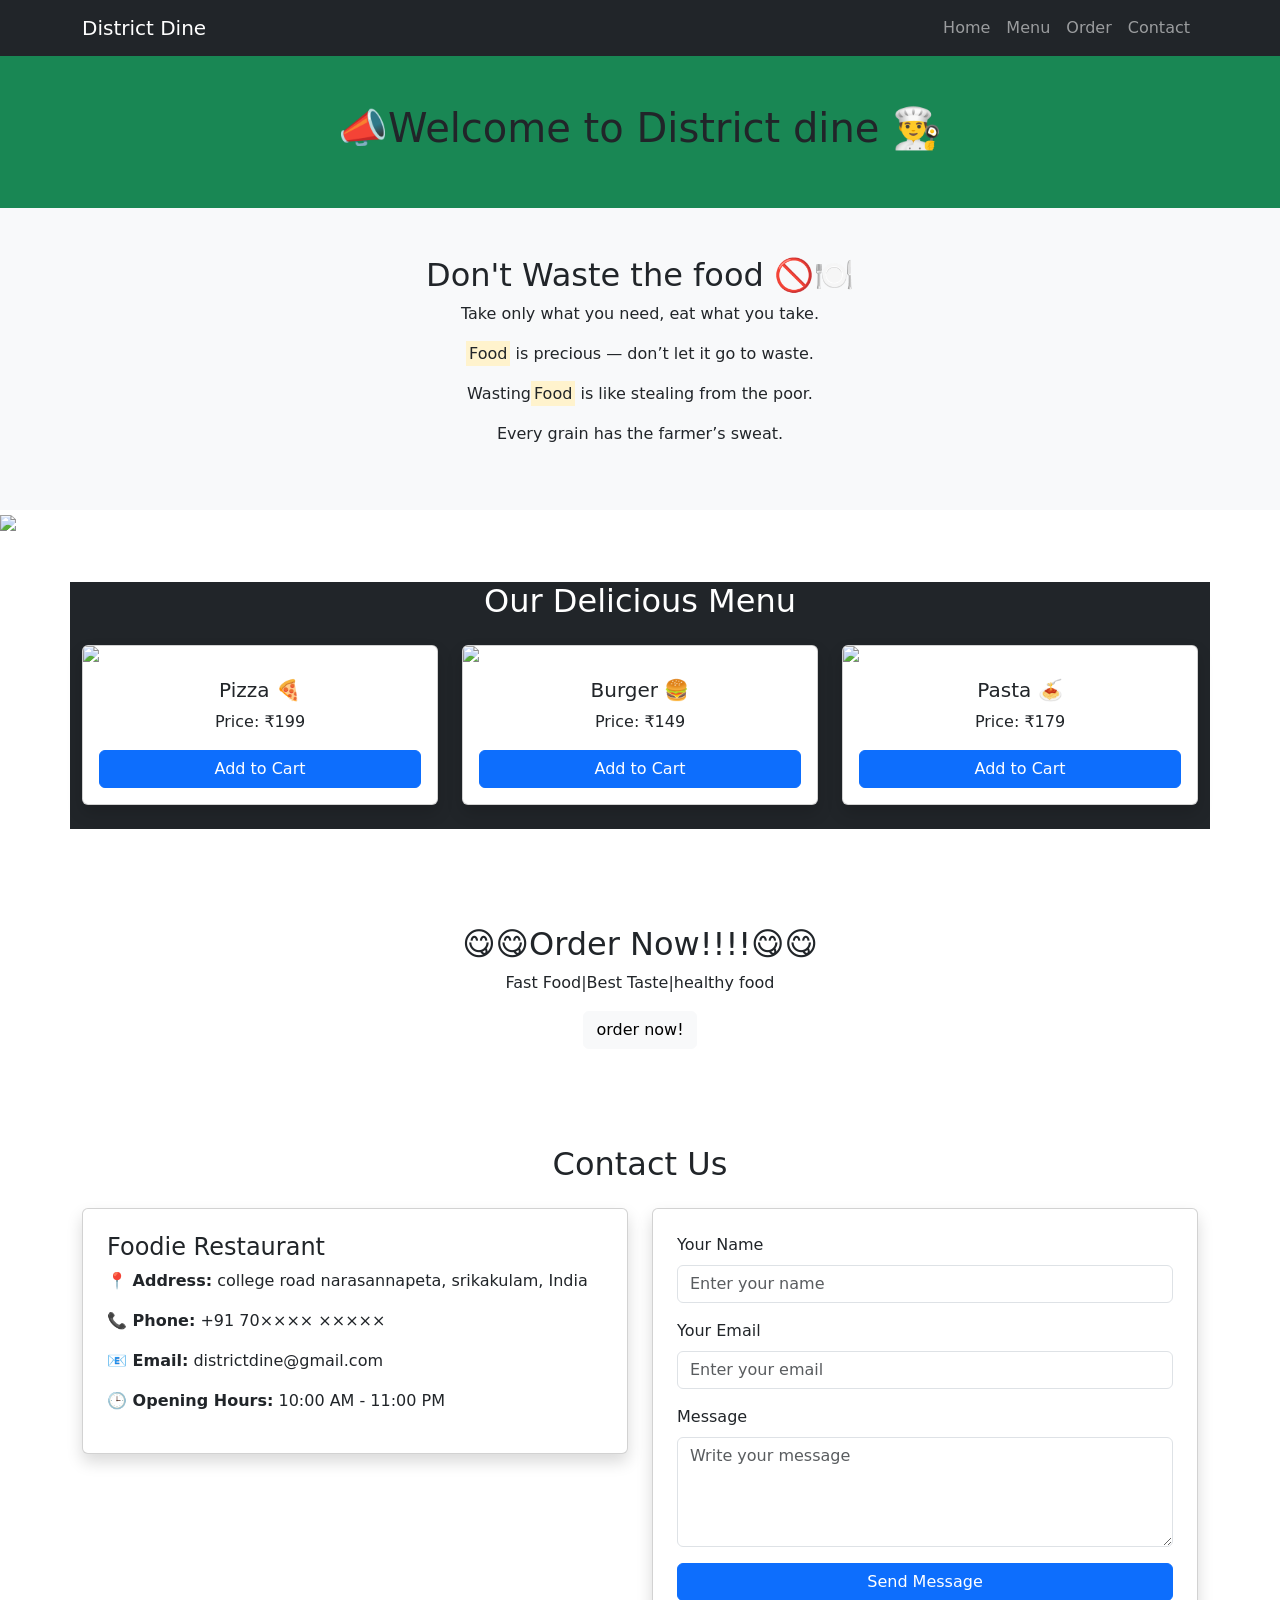
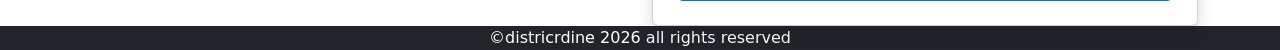
==== index.html @ 641240eb "first commit" ====
<!DOCTYPE html>
<html lang="en">

<head>
    <title>Bootstrap Example</title>
    <meta charset="utf-8">
    <meta name="viewport" content="width=device-width, initial-scale=1">
    <link href="https://cdn.jsdelivr.net/npm/bootstrap@5.3.3/dist/css/bootstrap.min.css" rel="stylesheet">
    <script src="https://cdn.jsdelivr.net/npm/bootstrap@5.3.3/dist/js/bootstrap.bundle.min.js"></script>
</head>

<body>
    <nav class="navbar navbar-expand-lg navbar-dark bg-dark">
        <div class="container">
            <a class="navbar-brand" href="#">District Dine</a>
            <button class="navbar-toggler" type="button" data-bs-toggle="collapse" data-bs-target="#navbarNav">
                <span class="navbar-toggler-icon"></span>
            </button>
            <div class="collapse navbar-collapse" id="navbarNav">
                <ul class="navbar-nav ms-auto">
                    <li class="nav-item"><a class="nav-link" href="#">Home</a></li>
                    <li class="nav-item"><a class="nav-link" href="#">Menu</a></li>
                    <li class="nav-item"><a class="nav-link" href="#">Order</a></li>
                    <li class="nav-item"><a class="nav-link" href="#">Contact</a></li>
                </ul>
            </div>
        </div>
    </nav>
    <div class="bg-success text-center p-5">
        <h1 class="title"> 📣Welcome to District dine 👨‍🍳</h1>
    </div>
    <section class="text center bg-light text-dark p-5 ">
        <div class="text-center">
            <h2> Don't Waste the food 🚫🍽️</h2>
            <p>Take only what you need, eat what you take.</p>
            <p><mark>Food</mark> is precious — don’t let it go to waste.</p>
            <p>Wasting<mark>Food</mark> is like stealing from the poor.</p>
            <p>Every grain has the farmer’s sweat.</p>
        </div>
    </section>
    <img src="https://images.unsplash.com/photo-1600891964599-f61ba0e24092" class="card-img-top">
    <div class="container mt-5 bg-dark">
        <h2 class="text-center mb-4 text-white">Our Delicious Menu</h2>

        <div class="row">

            <!-- Food 1 -->
            <div class="col-md-4 mb-4">
                <div class="card food-card shadow">
                    <img src="https://source.unsplash.com/400x300/?pizza" class="card-img-top">
                    <div class="card-body text-center">
                        <h5 class="card-title">Pizza 🍕</h5>
                        <p class="card-text">Price: ₹199</p>
                        <button class="btn btn-primary w-100">Add to Cart</button>
                    </div>
                </div>
            </div>

            <!-- Food 2 -->
            <div class="col-md-4 mb-4">
                <div class="card food-card shadow">
                    <img src="https://source.unsplash.com/400x300/?burger" class="card-img-top">
                    <div class="card-body text-center">
                        <h5 class="card-title">Burger 🍔</h5>
                        <p class="card-text">Price: ₹149</p>
                        <button class="btn btn-primary w-100">Add to Cart</button>
                    </div>
                </div>
            </div>

            <!-- Food 3 -->
            <div class="col-md-4 mb-4">
                <div class="card food-card shadow">
                    <img src="https://source.unsplash.com/400x300/?pasta" class="card-img-top">
                    <div class="card-body text-center">
                        <h5 class="card-title">Pasta 🍝</h5>
                        <p class="card-text">Price: ₹179</p>
                        <button class="btn btn-primary w-100">Add to Cart</button>
                    </div>
                </div>
            </div>
        </div>
    </div>
    <div class="order section mt-5 p-5">
        <div class="container text-center">
            <h2>😋😋Order Now!!!!😋😋</h2>
            <p>Fast Food|Best Taste|healthy food </p>
            <button class="btn btn-light">order now!</button>

        </div>

    </div>
    <!-- Contact Section -->
    <div class="container mt-5" id="contact">
        <h2 class="text-center mb-4">Contact Us</h2>

        <div class="row">


            <div class="col-md-6">
                <div class="card shadow p-4">
                    <h4>Foodie Restaurant</h4>
                    <p><strong>📍 Address:</strong> college road narasannapeta, srikakulam, India</p>
                    <p><strong>📞 Phone:</strong> +91 70×××× ×××××</p>
                    <p><strong>📧 Email:</strong> districtdine@gmail.com</p>
                    <p><strong>🕒 Opening Hours:</strong> 10:00 AM - 11:00 PM</p>
                </div>
            </div>


            <div class="col-md-6">
                <div class="card shadow p-4">
                    <form>
                        <div class="mb-3">
                            <label class="form-label">Your Name</label>
                            <input type="text" class="form-control" placeholder="Enter your name">
                        </div>

                        <div class="mb-3">
                            <label class="form-label">Your Email</label>
                            <input type="email" class="form-control" placeholder="Enter your email">
                        </div>

                        <div class="mb-3">
                            <label class="form-label">Message</label>
                            <textarea class="form-control" rows="4" placeholder="Write your message"></textarea>
                        </div>

                        <button type="submit" class="btn btn-primary w-100">Send Message</button>
                    </form>
                </div>
            </div>

        </div>
    </div>
    <footer class="bg-dark text-center">
        <h class="text-white">©districrdine 2026 all rights reserved</h>
    </footer>














</body>

</html>
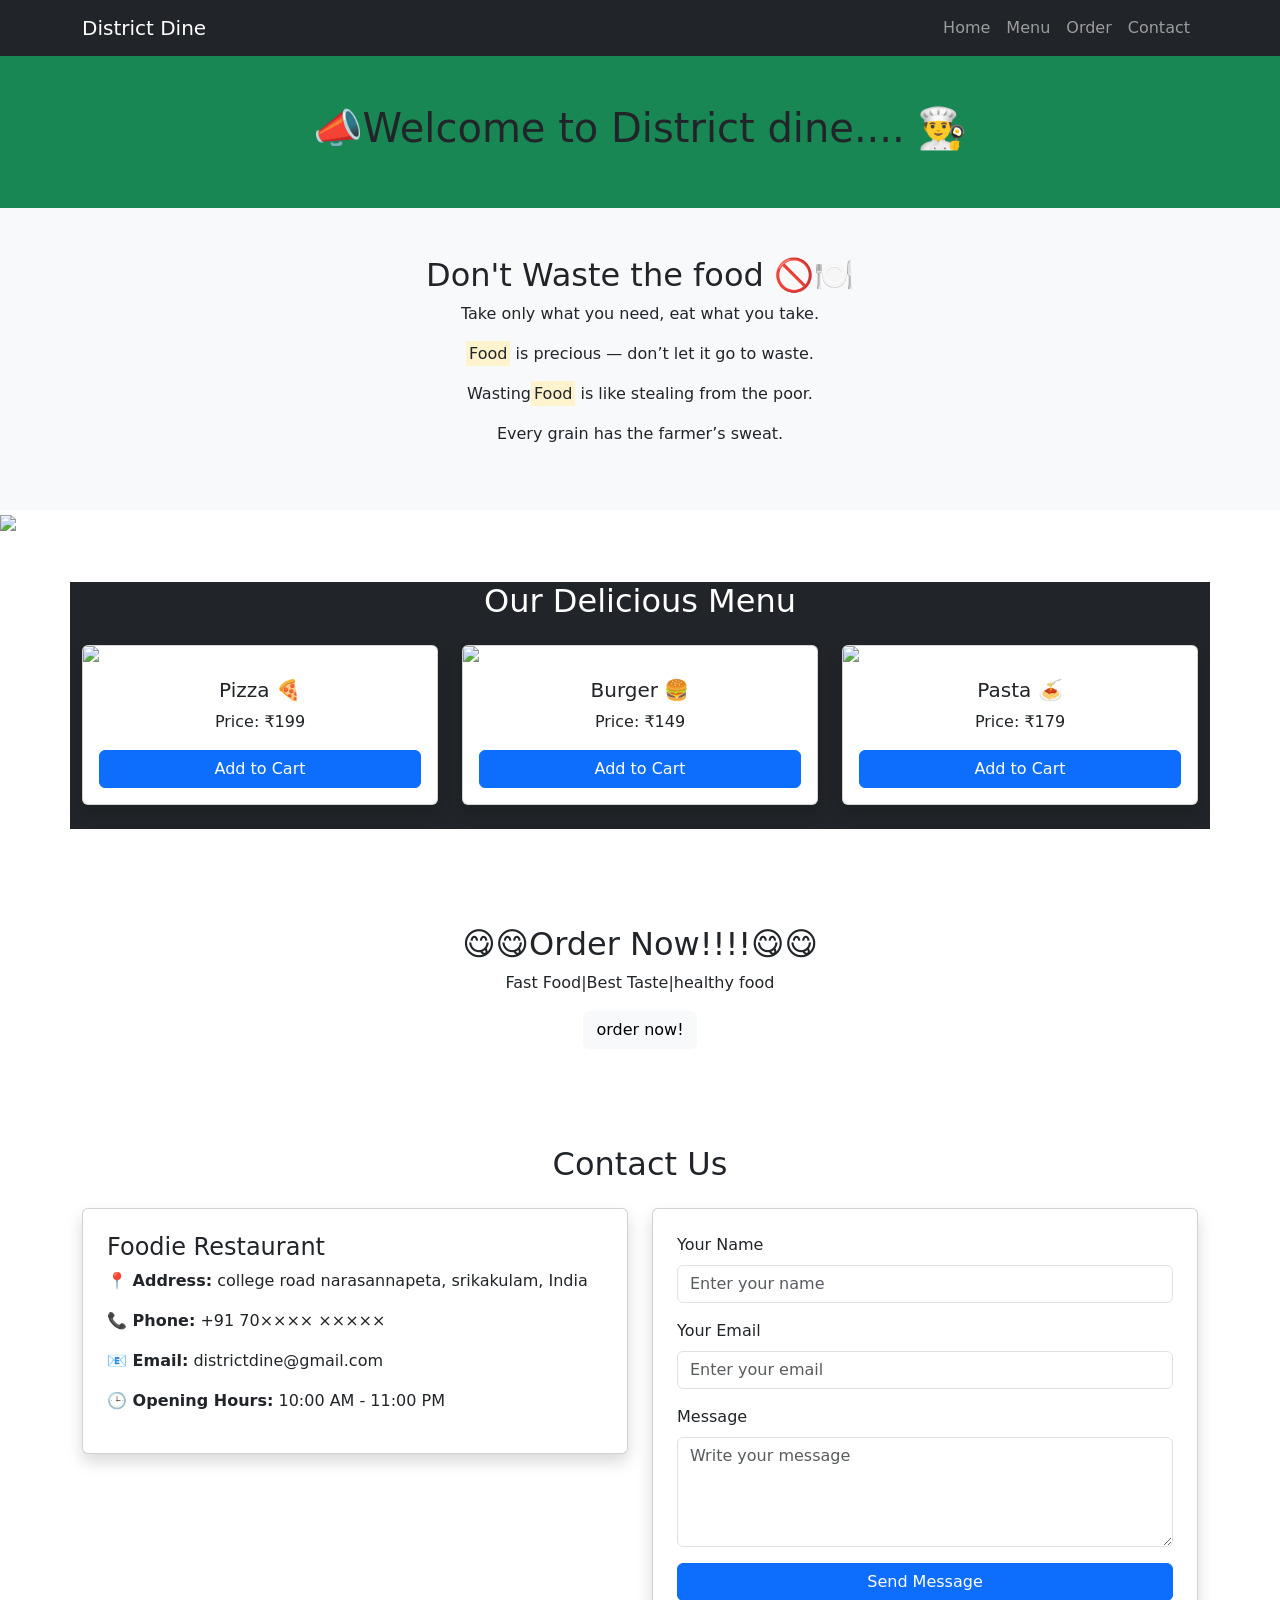
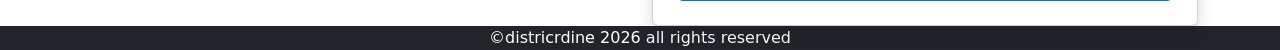
==== commit 269fde2c: "headline updated" ====
--- a/index.html
+++ b/index.html
@@ -27,7 +27,7 @@
         </div>
     </nav>
     <div class="bg-success text-center p-5">
-        <h1 class="title"> 📣Welcome to District dine 👨‍🍳</h1>
+        <h1 class="title"> 📣Welcome to District dine.... 👨‍🍳</h1>
     </div>
     <section class="text center bg-light text-dark p-5 ">
         <div class="text-center">
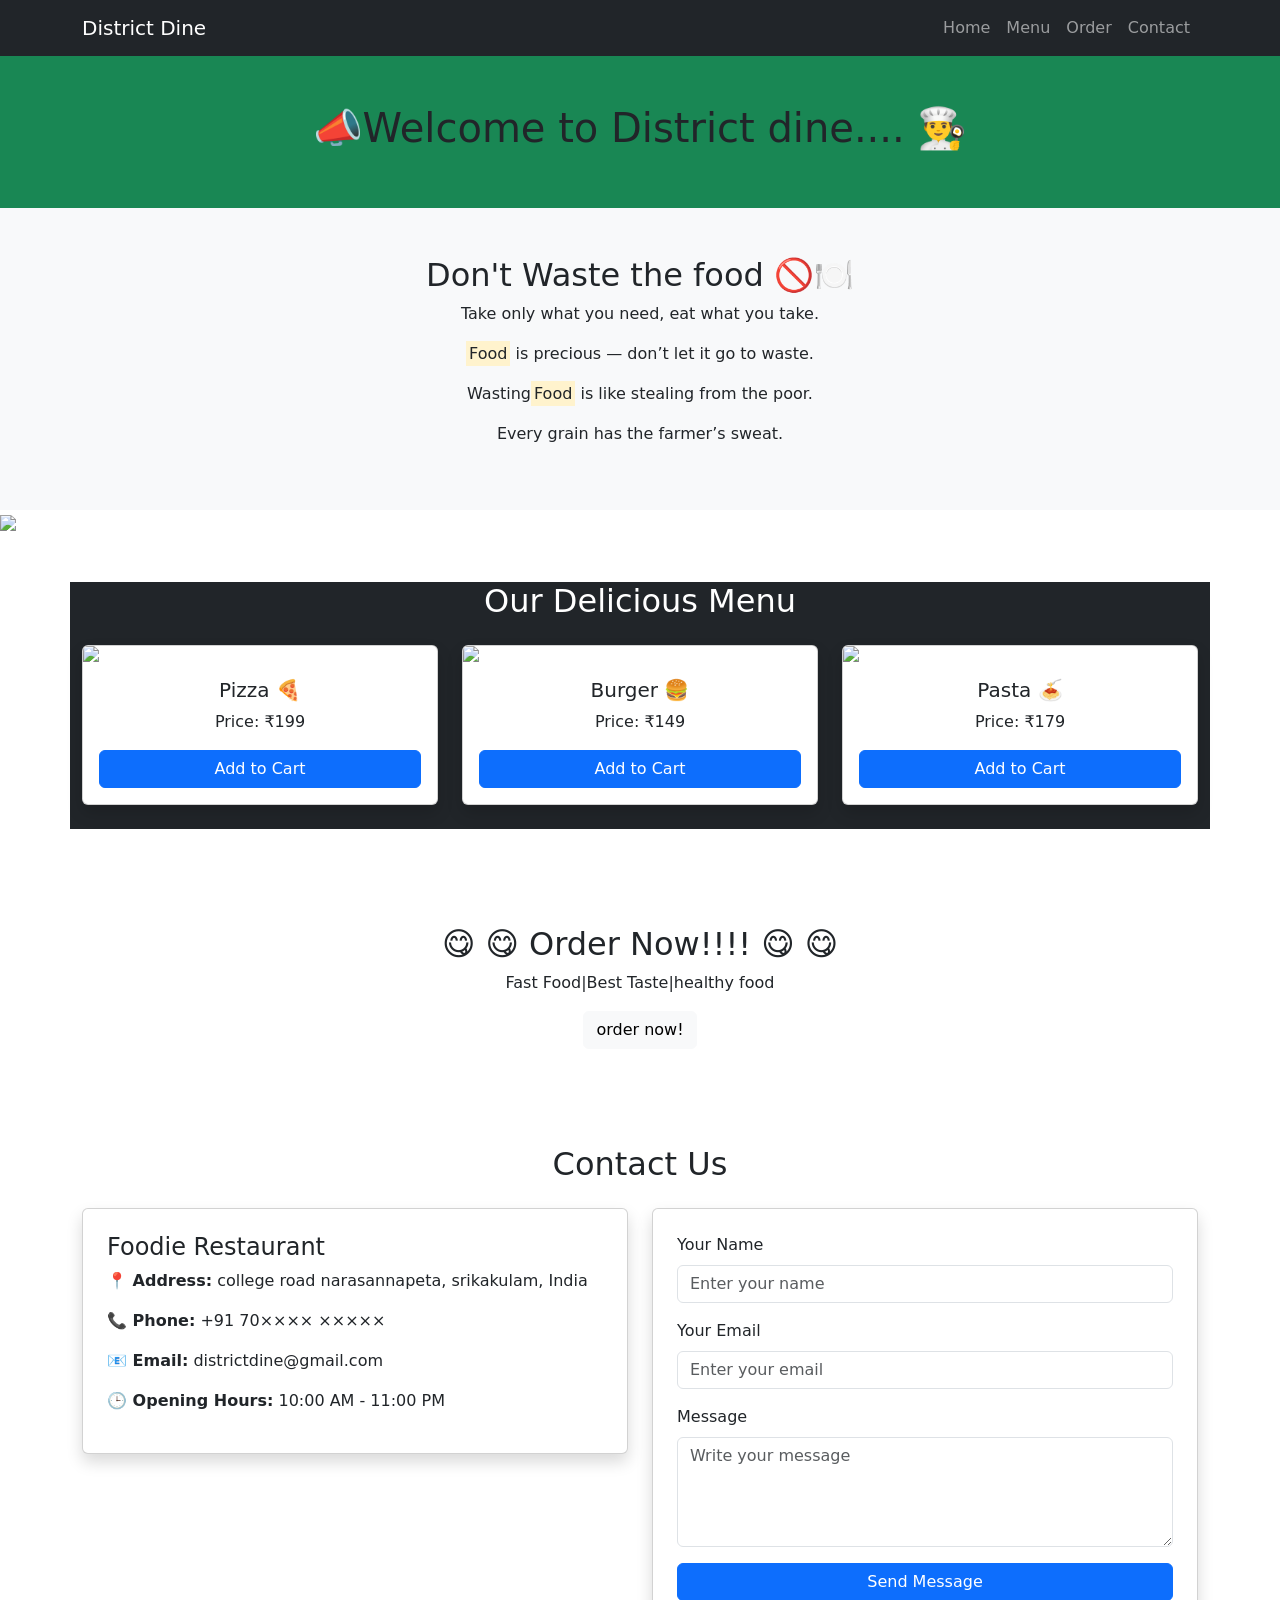
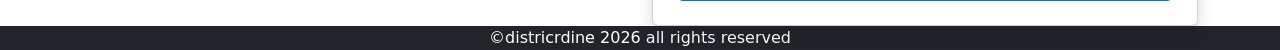
==== commit 2fbec92b: "i change emojies" ====
--- a/index.html
+++ b/index.html
@@ -83,7 +83,7 @@
     </div>
     <div class="order section mt-5 p-5">
         <div class="container text-center">
-            <h2>😋😋Order Now!!!!😋😋</h2>
+            <h2>&#128523 &#128523 Order Now!!!! &#128523 &#128523</h2>
             <p>Fast Food|Best Taste|healthy food </p>
             <button class="btn btn-light">order now!</button>
 
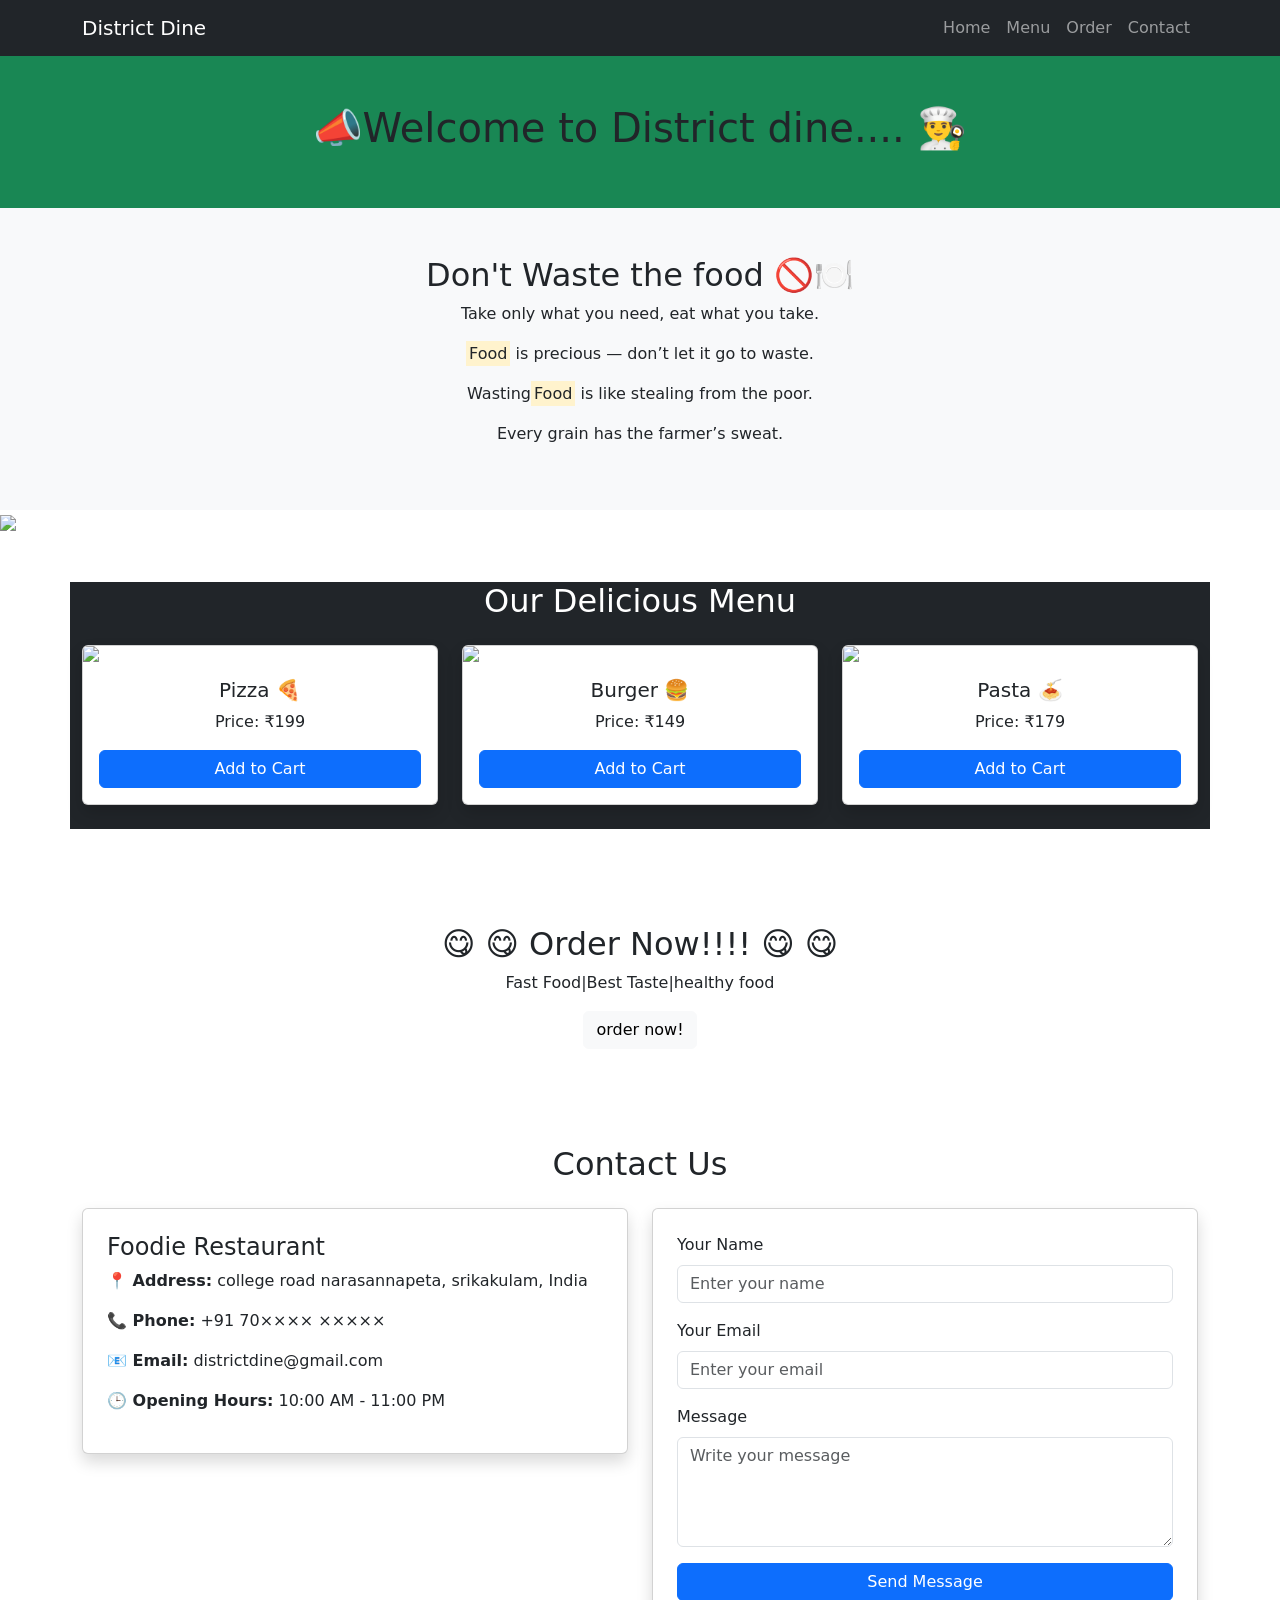
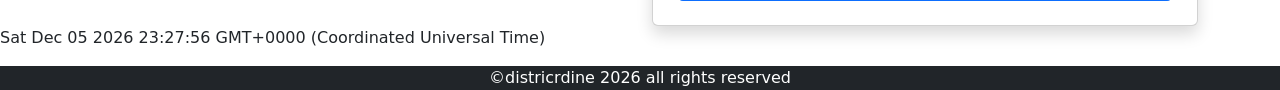
==== commit d76fe0b4: "date abd time" ====
--- a/index.html
+++ b/index.html
@@ -49,7 +49,7 @@
                 <div class="card food-card shadow">
                     <img src="https://source.unsplash.com/400x300/?pizza" class="card-img-top">
                     <div class="card-body text-center">
-                        <h5 class="card-title">Pizza 🍕</h5>
+                        <h5 class="card-title">Pizza &#127829</h5>
                         <p class="card-text">Price: ₹199</p>
                         <button class="btn btn-primary w-100">Add to Cart</button>
                     </div>
@@ -61,7 +61,7 @@
                 <div class="card food-card shadow">
                     <img src="https://source.unsplash.com/400x300/?burger" class="card-img-top">
                     <div class="card-body text-center">
-                        <h5 class="card-title">Burger 🍔</h5>
+                        <h5 class="card-title">Burger &#127828</h5>
                         <p class="card-text">Price: ₹149</p>
                         <button class="btn btn-primary w-100">Add to Cart</button>
                     </div>
@@ -133,6 +133,12 @@
 
         </div>
     </div>
+    <p id="demo"></p>
+
+    <script class="text-center mt-5">
+        const d = new Date();
+        document.getElementById("demo").innerHTML = d;
+    </script>
     <footer class="bg-dark text-center">
         <h class="text-white">©districrdine 2026 all rights reserved</h>
     </footer>
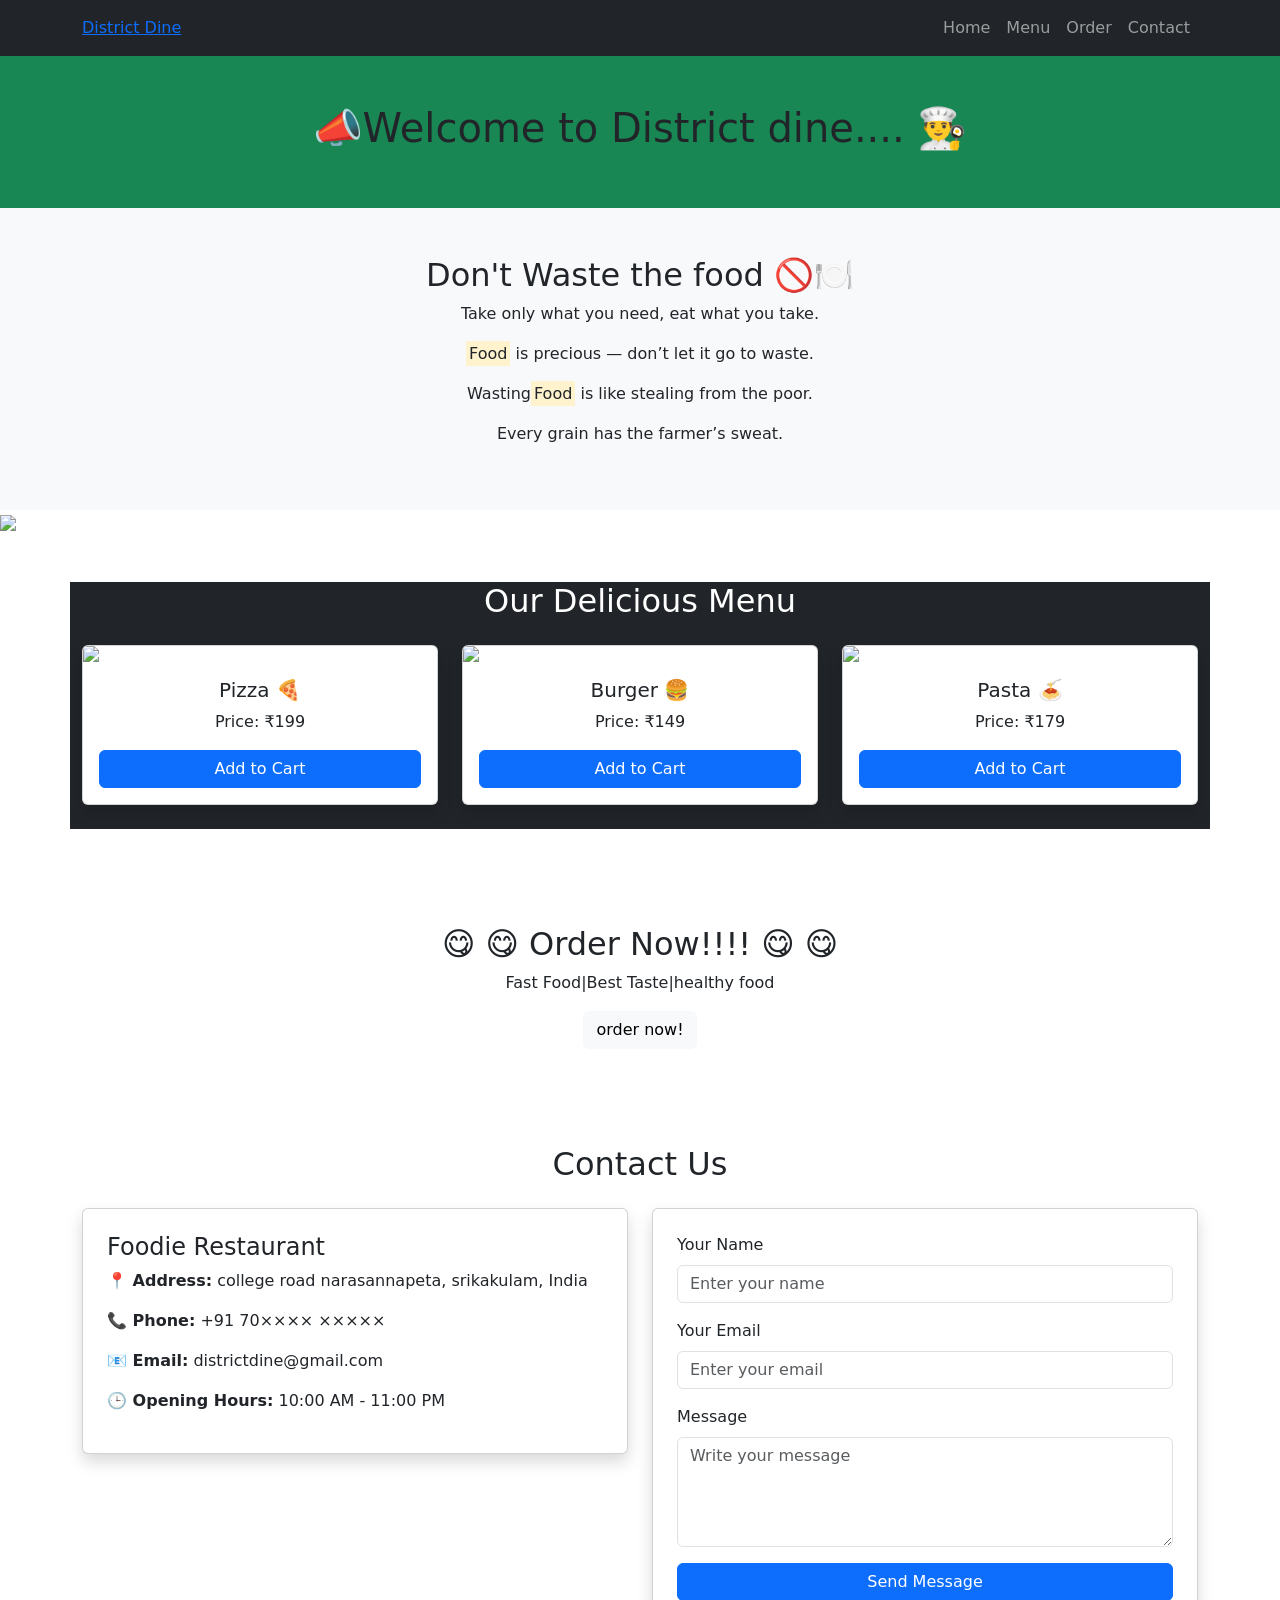
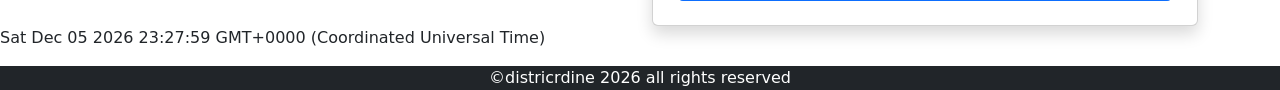
==== commit ef5e8666: "added new image" ====
--- a/index.html
+++ b/index.html
@@ -12,7 +12,7 @@
 <body>
     <nav class="navbar navbar-expand-lg navbar-dark bg-dark">
         <div class="container">
-            <a class="navbar-brand" href="#">District Dine</a>
+            <a img="charan.png" src="c:\Users\navee\Pictures\charan.png" href="#">District Dine</a>
             <button class="navbar-toggler" type="button" data-bs-toggle="collapse" data-bs-target="#navbarNav">
                 <span class="navbar-toggler-icon"></span>
             </button>
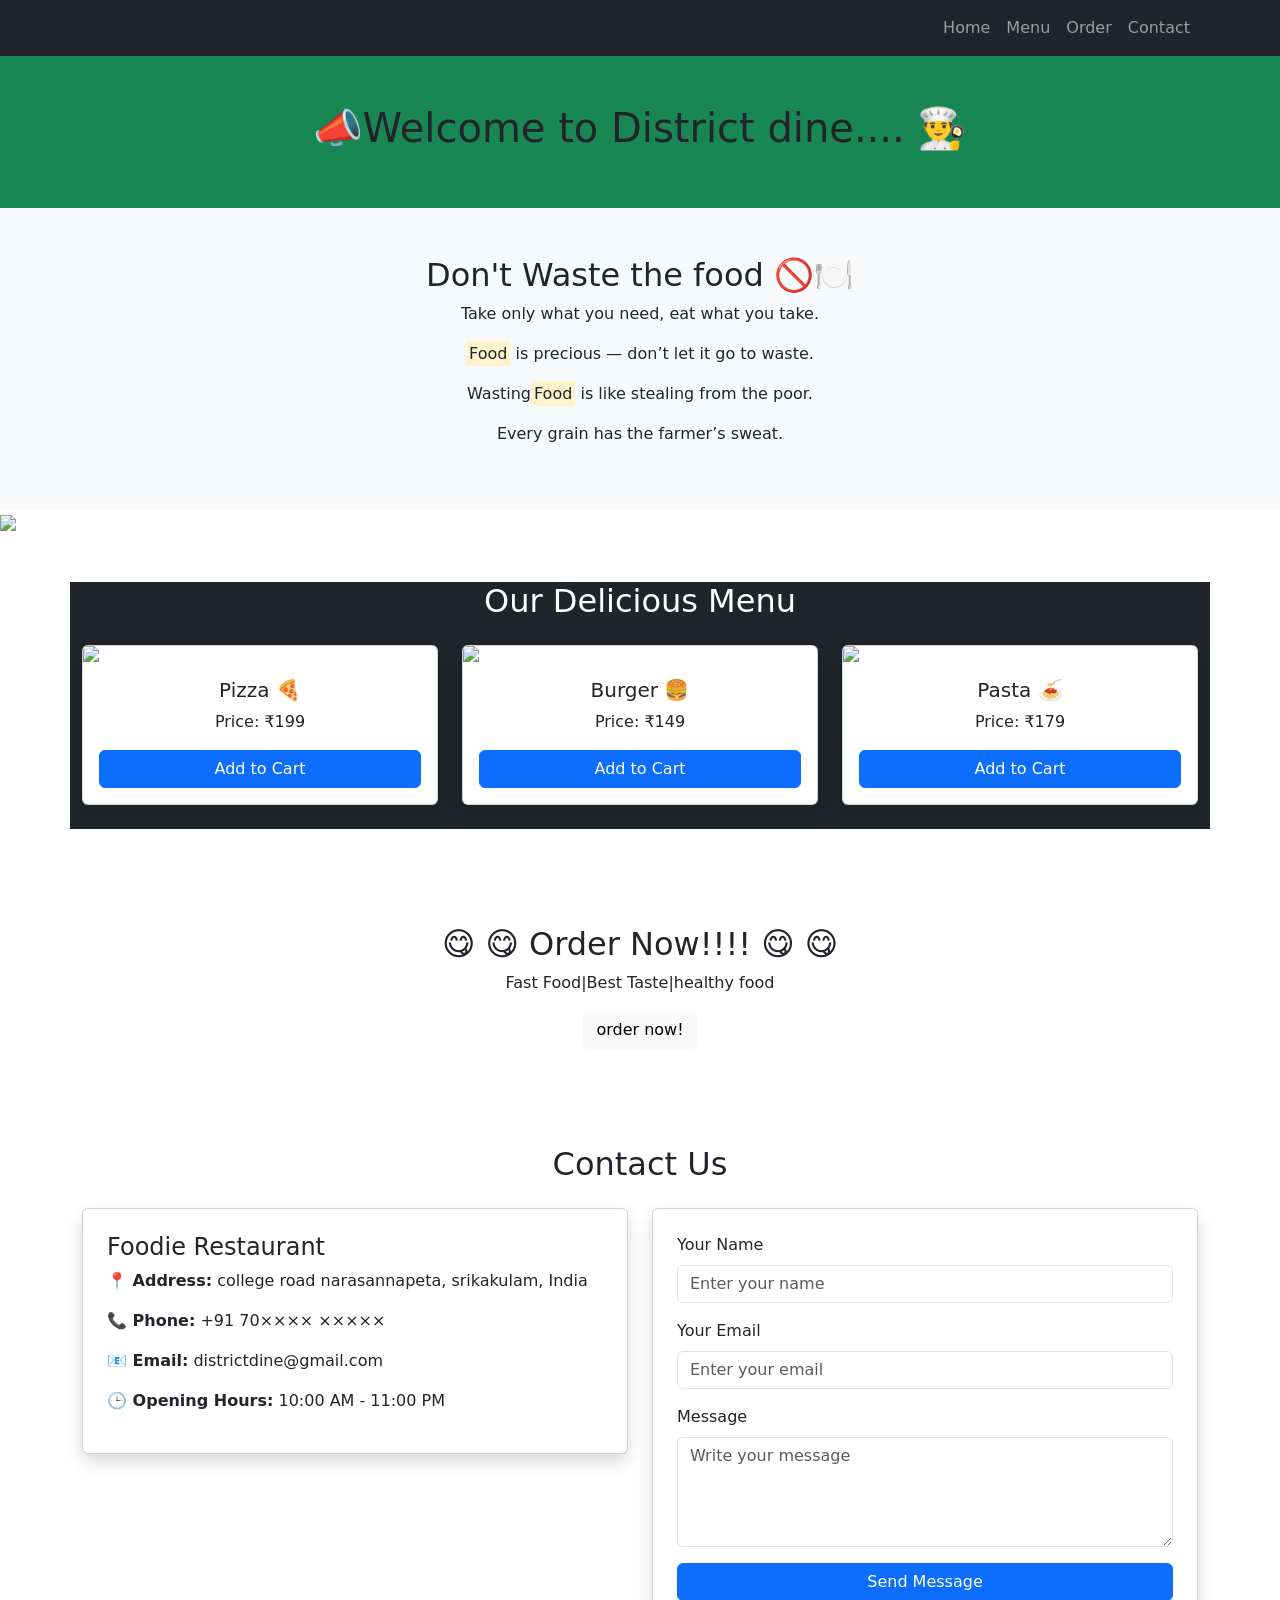
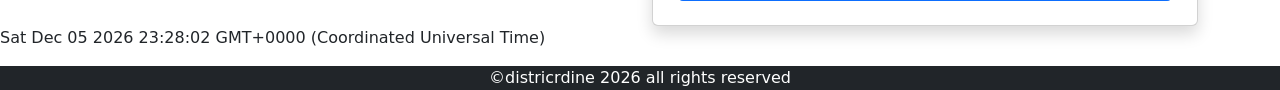
==== commit ddba807e: "new image added" ====
--- a/index.html
+++ b/index.html
@@ -12,7 +12,7 @@
 <body>
     <nav class="navbar navbar-expand-lg navbar-dark bg-dark">
         <div class="container">
-            <a img="charan.png" src="c:\Users\navee\Pictures\charan.png" href="#">District Dine</a>
+            <a img="charan.png" src="charan.png" href="#"></a>
             <button class="navbar-toggler" type="button" data-bs-toggle="collapse" data-bs-target="#navbarNav">
                 <span class="navbar-toggler-icon"></span>
             </button>
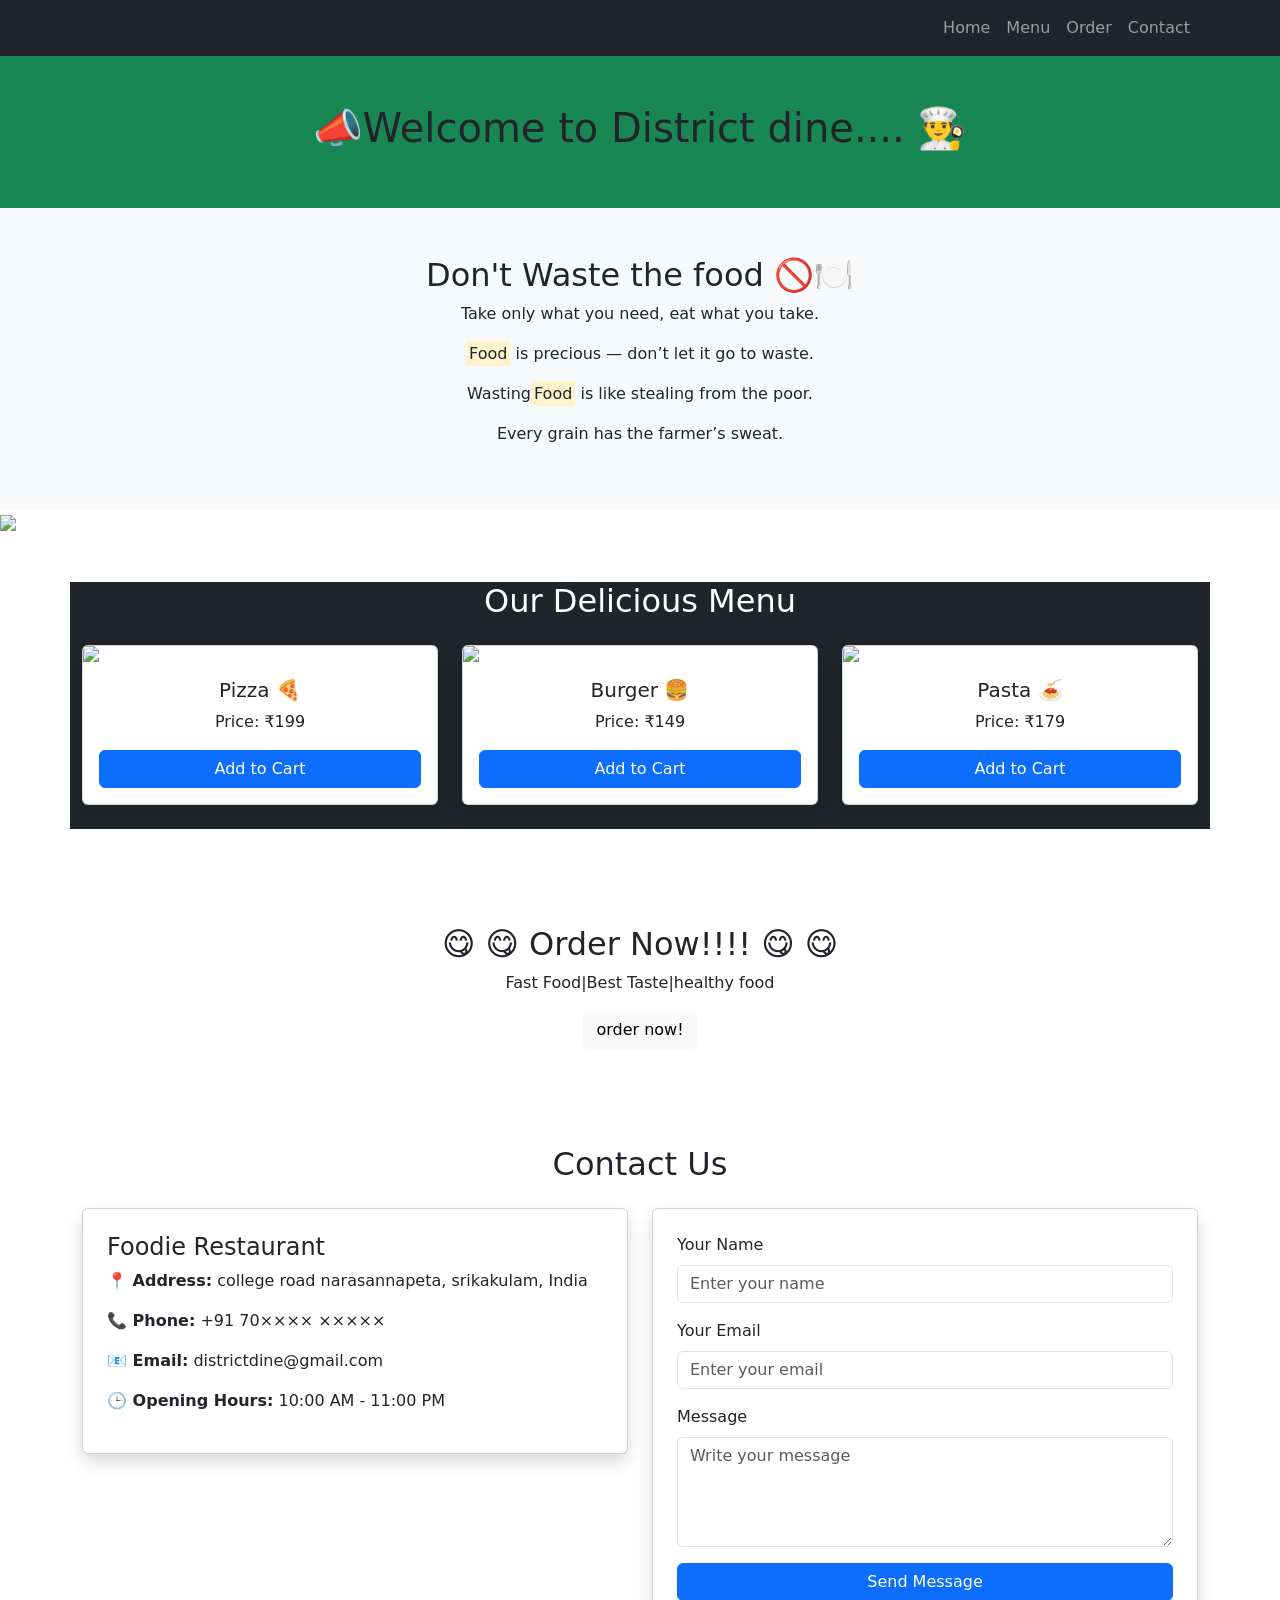
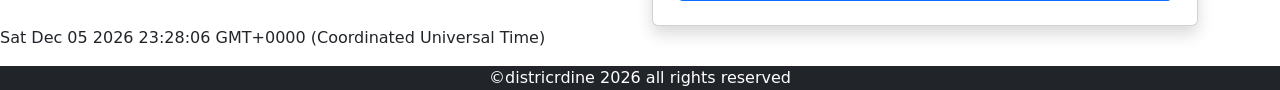
==== commit b07713fd: "imageadded" ====
--- a/index.html
+++ b/index.html
@@ -12,7 +12,7 @@
 <body>
     <nav class="navbar navbar-expand-lg navbar-dark bg-dark">
         <div class="container">
-            <a img="charan.png" src="charan.png" href="#"></a>
+            <a img src="hemanth.jpeg" href="#"></a>
             <button class="navbar-toggler" type="button" data-bs-toggle="collapse" data-bs-target="#navbarNav">
                 <span class="navbar-toggler-icon"></span>
             </button>
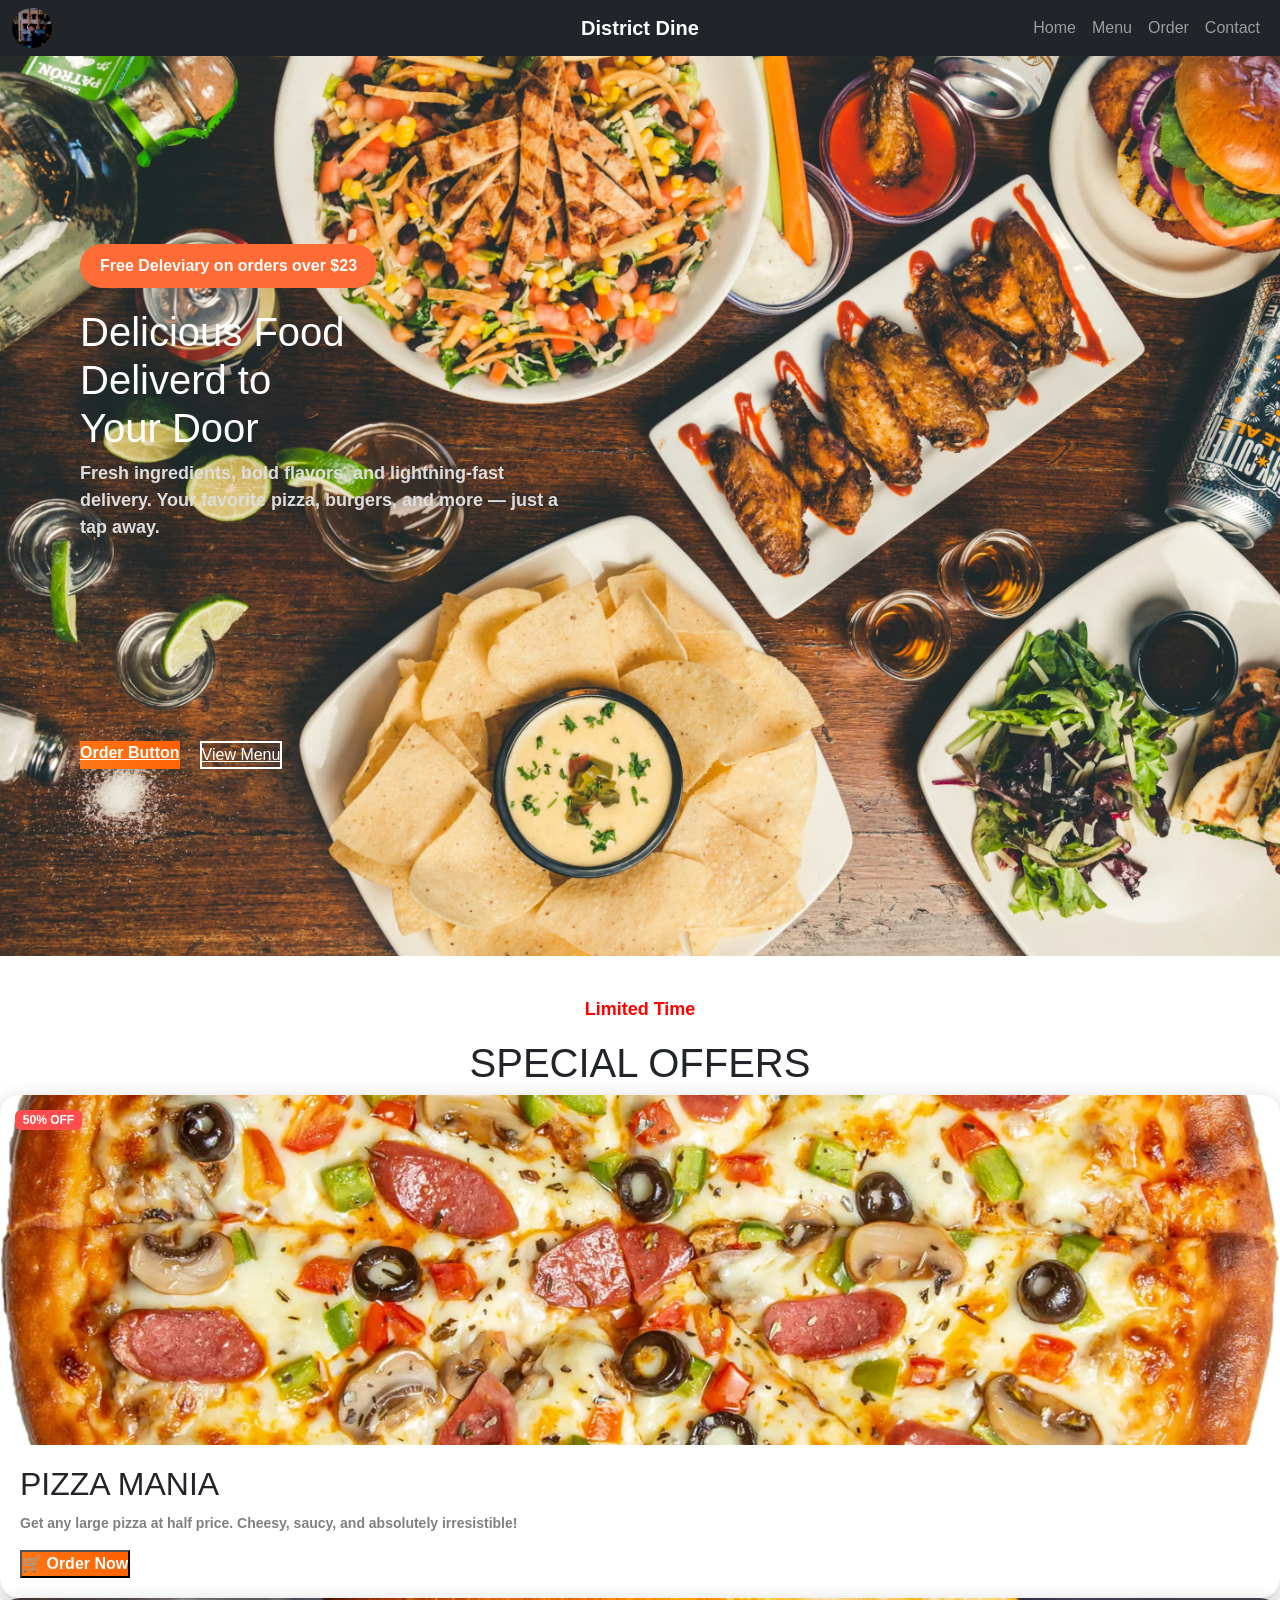
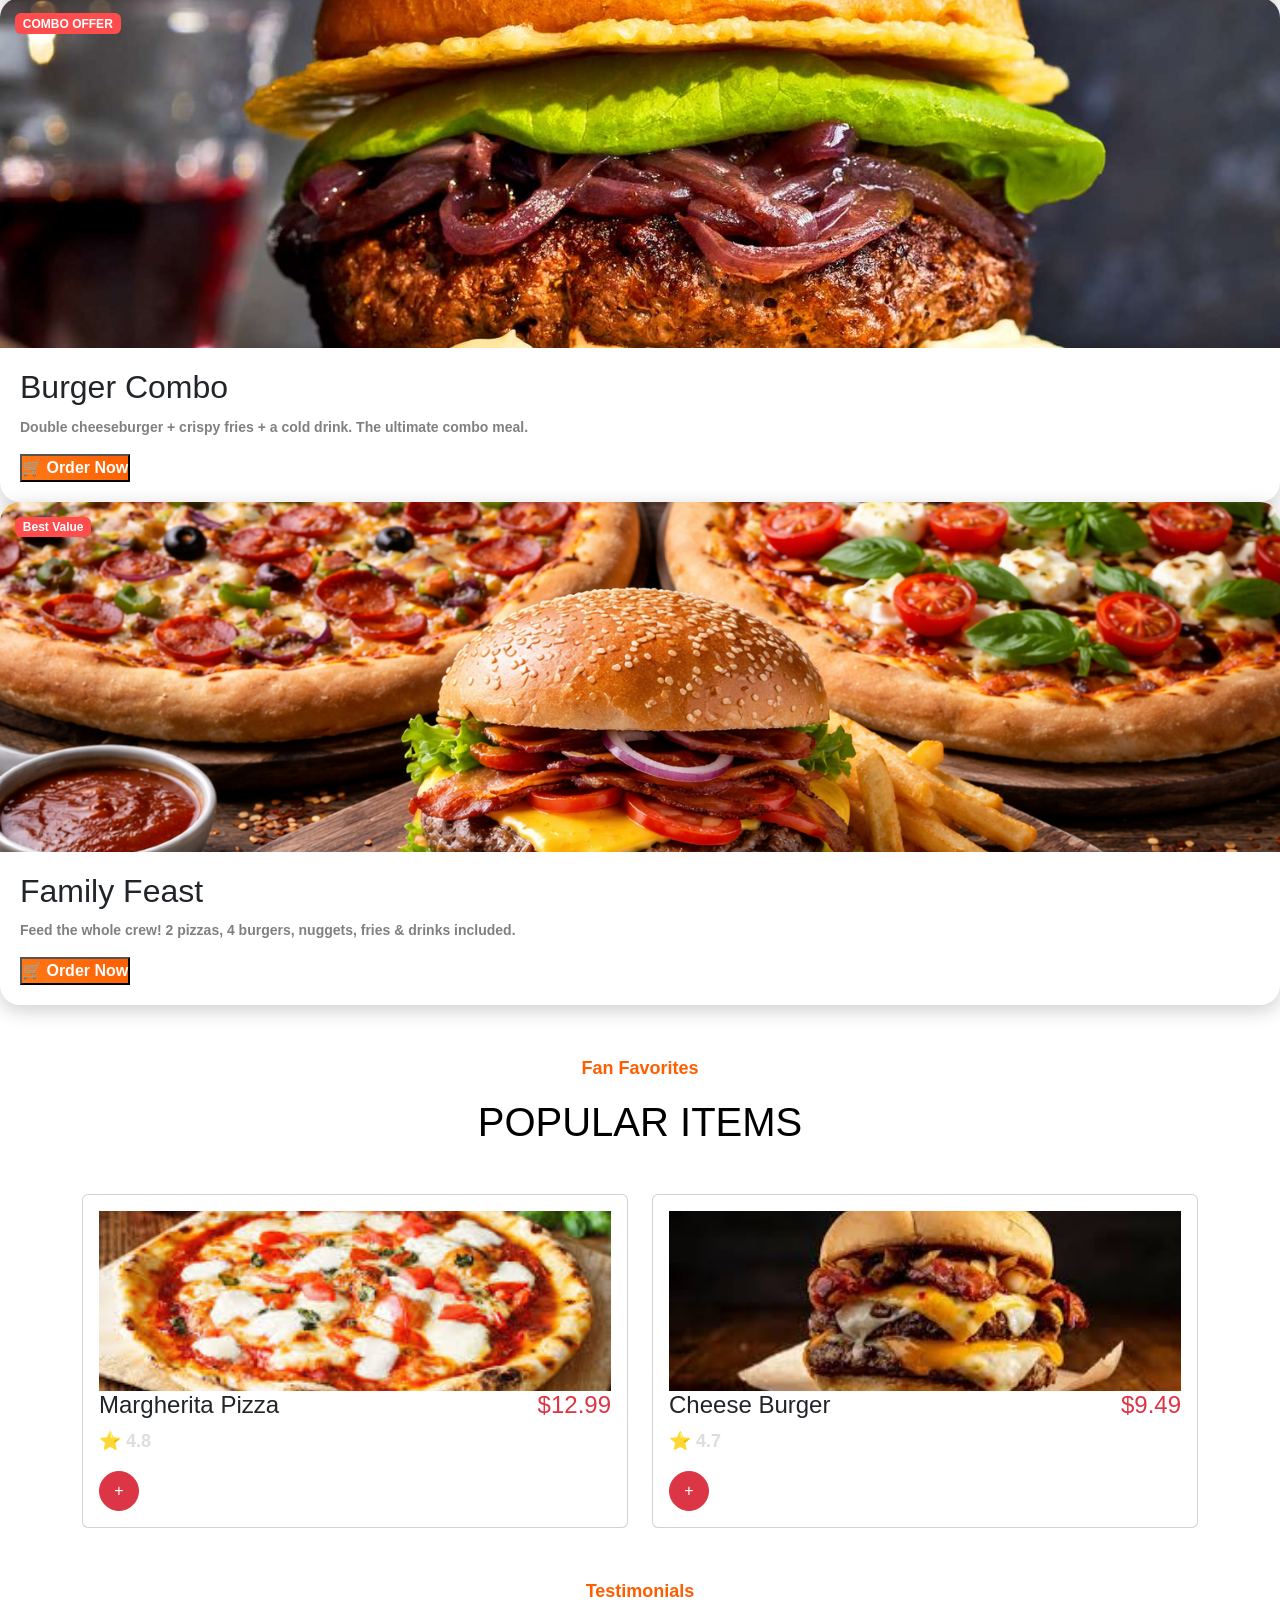
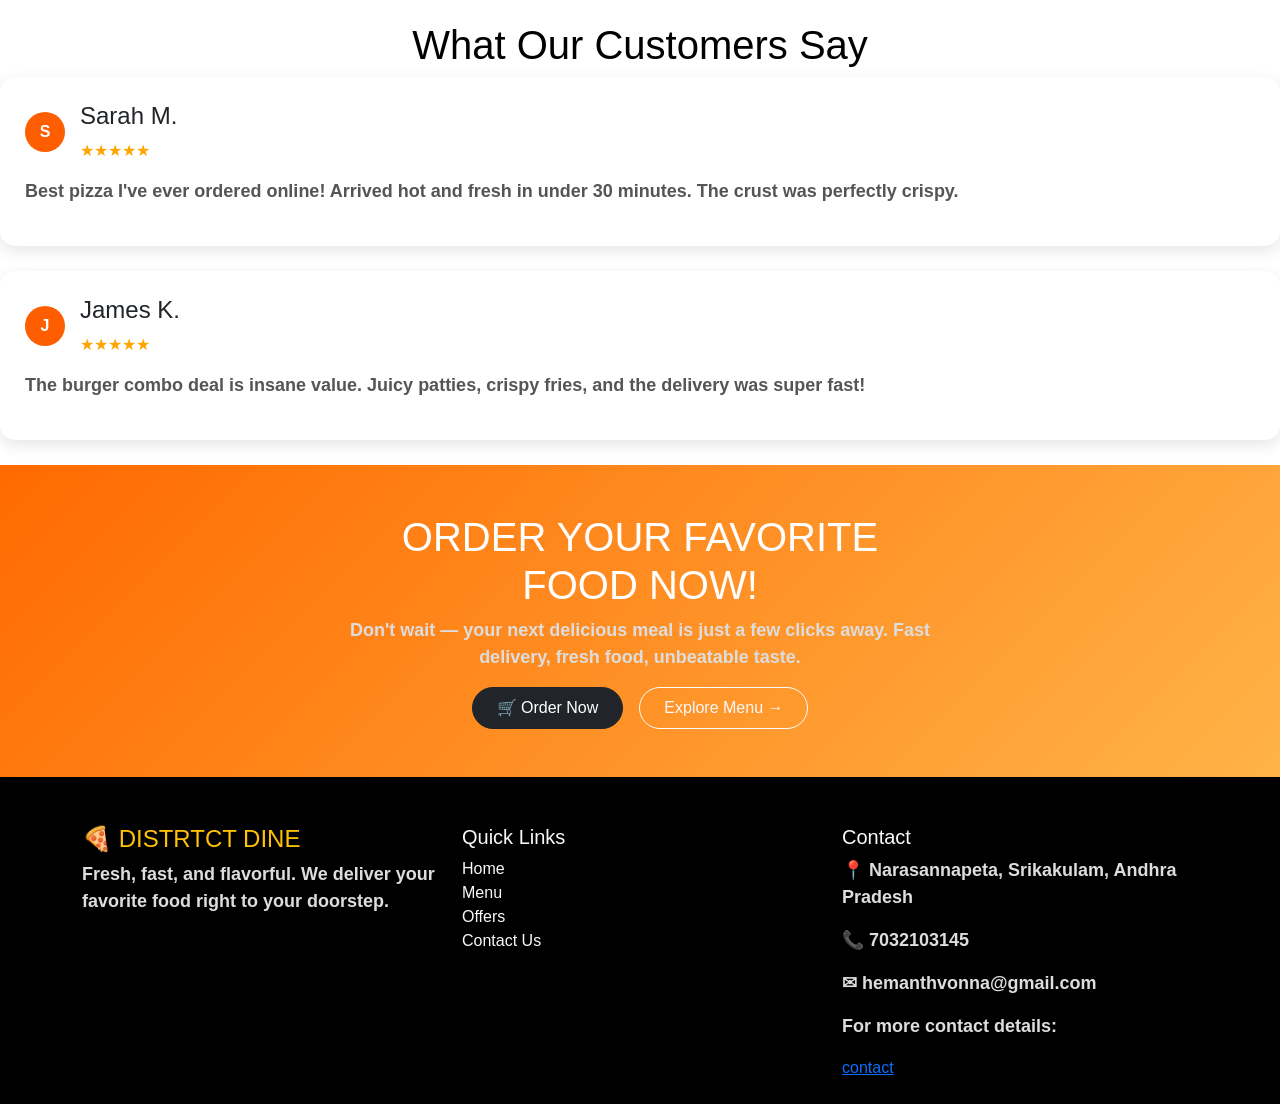
==== commit a8a635e9: "upload website" ====
--- a/index.html
+++ b/index.html
@@ -5,142 +5,262 @@
     <title>Bootstrap Example</title>
     <meta charset="utf-8">
     <meta name="viewport" content="width=device-width, initial-scale=1">
+    <link rel="stylesheet" href="home.css">
     <link href="https://cdn.jsdelivr.net/npm/bootstrap@5.3.3/dist/css/bootstrap.min.css" rel="stylesheet">
     <script src="https://cdn.jsdelivr.net/npm/bootstrap@5.3.3/dist/js/bootstrap.bundle.min.js"></script>
 </head>
 
 <body>
     <nav class="navbar navbar-expand-lg navbar-dark bg-dark">
-        <div class="container">
-            <a img src="hemanth.jpeg" href="#"></a>
+        <div class="container-fluid">
+            <a class="navabar-brand d-flex align-items-center" href="index.html">
+                <img src="hemanthvoonna.jpeg" alt="logo" width="40" height="40" class="rounded-circle me-2">
+            </a>
             <button class="navbar-toggler" type="button" data-bs-toggle="collapse" data-bs-target="#navbarNav">
                 <span class="navbar-toggler-icon"></span>
             </button>
             <div class="collapse navbar-collapse" id="navbarNav">
+                <a class="navbar-brand position-absolute start-50 translate-middle-x text-white fw-bold">
+                    District Dine
+                </a>
                 <ul class="navbar-nav ms-auto">
-                    <li class="nav-item"><a class="nav-link" href="#">Home</a></li>
-                    <li class="nav-item"><a class="nav-link" href="#">Menu</a></li>
+                    <li class="nav-item"><a class="nav-link" href="index.html">Home</a></li>
+                    <li class="nav-item"><a class="nav-link" href="menu.html">Menu</a></li>
                     <li class="nav-item"><a class="nav-link" href="#">Order</a></li>
-                    <li class="nav-item"><a class="nav-link" href="#">Contact</a></li>
+                    <li class="nav-item"><a class="nav-link" href="contact.html">Contact</a></li>
                 </ul>
             </div>
         </div>
     </nav>
-    <div class="bg-success text-center p-5">
-        <h1 class="title"> 📣Welcome to District dine.... 👨‍🍳</h1>
+    <section class="hero">
+        <div class="hero.content">
+            <div class="offer">
+                Free Deleviary on orders over $23
+            </div>
+            <h1>Delicious Food<br>Deliverd to<br>Your Door</h1>
+            <p>Fresh ingredients, bold flavors, and lightning-fast<br>
+                delivery. Your favorite pizza, burgers, and more — just a<br>
+                tap away.
+            </p>
+            <div class="hero-buttons">
+                <a href="#" class="order-btn">
+                    Order Button
+
+                </a>
+                <a href="menu.html" class="menu-btn">
+                    View Menu
+
+                </a>
+
+
+            </div>
+
+        </div>
+
+    </section>
+    <p class="middle-content">Limited Time</p>
+    <h1 class="middle-heading">SPECIAL OFFERS</h1>
+    <section class="offers">
+        <div class="offer-card">
+
+            <span class="badge">50% OFF</span>
+
+            <img src="pizza (1).webp" class="offer-img">
+
+            <div class="offer-content">
+
+                <h2>PIZZA MANIA</h2>
+
+                <p>
+                    Get any large pizza at half price. Cheesy, saucy,
+                    and absolutely irresistible!
+                </p>
+
+                <button class="order-btn">
+                    🛒 Order Now
+                </button>
+            </div>
+        </div>
+        <div class="offer-card">
+
+            <span class="badge">COMBO OFFER</span>
+
+            <img src="burger.jpg" class="offer-img">
+
+            <div class="offer-content">
+
+                <h2>Burger Combo</h2>
+
+                <p>
+                    Double cheeseburger + crispy fries + a cold drink. The ultimate combo meal.
+
+                </p>
+
+                <button class="order-btn">
+                    🛒 Order Now
+                </button>
+            </div>
+        </div>
+        <div class="offer-card">
+
+            <span class="badge">Best Value</span>
+
+            <img src="pizzaburger..png" class="offer-img">
+
+            <div class="offer-content">
+
+                <h2>Family Feast</h2>
+
+                <p>
+                    Feed the whole crew! 2 pizzas, 4 burgers, nuggets, fries & drinks included.
+
+                </p>
+
+                <button class="order-btn">
+                    🛒 Order Now
+                </button>
+            </div>
+        </div>
+        <p class="fav-content">Fan Favorites</p>
+        <h1 class="fav-heading">POPULAR ITEMS</h1>
+        <div class="container mt-5">
+            <div class="row g-4">
+
+                <div class="col-md-6">
+                    <div class="card p-3">
+                        <img src="marginta pizza.jpeg" class="food-image">
+                        <h4>Margherita Pizza <span class="float-end text-danger">$12.99</span></h4>
+                        <p>⭐ 4.8</p>
+                        <div class="text-end">
+                            <button
+                                class="btn btn-danger rounded-circle d-flex align-items-center justify-content-center"
+                                style="width:40px; height:40px;">
+                                +
+                            </button>
+
+                        </div>
+
+                    </div>
+                </div>
+
+                <div class="col-md-6">
+                    <div class="card p-3">
+                        <img src="chesse burger.jpeg" class="food-image">
+                        <h4>Cheese Burger <span class="float-end text-danger">$9.49</span></h4>
+                        <p>⭐ 4.7</p>
+                        <div class="text-end">
+                            <button
+                                class="btn btn-danger rounded-circle d-flex align-items-center justify-content-center"
+                                style="width:40px; height:40px;">
+                                +
+                            </button>
+
+                        </div>
+                    </div>
+
+                </div>
+            </div>
+        </div>
+
+    </section>
+    <p class="Customers
+    content">Testimonials</p>
+    <h1 class="Customers
+    heading">What Our Customers Say</h1>
+    <div class="testimonial-card">
+
+        <div class="profile">
+            <div class="avatar">S</div>
+
+            <div>
+                <h4>Sarah M.</h4>
+                <div class="stars">★★★★★</div>
+            </div>
+        </div>
+
+        <p class="review">
+            Best pizza I've ever ordered online! Arrived hot and fresh in under
+            30 minutes. The crust was perfectly crispy.
+        </p>
+
     </div>
-    <section class="text center bg-light text-dark p-5 ">
-        <div class="text-center">
-            <h2> Don't Waste the food 🚫🍽️</h2>
-            <p>Take only what you need, eat what you take.</p>
-            <p><mark>Food</mark> is precious — don’t let it go to waste.</p>
-            <p>Wasting<mark>Food</mark> is like stealing from the poor.</p>
-            <p>Every grain has the farmer’s sweat.</p>
-        </div>
+
+
+    <div class="testimonial-card">
+
+        <div class="profile">
+            <div class="avatar">J</div>
+
+            <div>
+                <h4>James K.</h4>
+                <div class="stars">★★★★★</div>
+            </div>
+        </div>
+
+        <p class="review">
+            The burger combo deal is insane value. Juicy patties, crispy fries,
+            and the delivery was super fast!
+        </p>
+
+    </div>
+    <section class="text-white text-center p-5" style="background:linear-gradient(135deg,#ff6a00,#ffb347);">
+        <h1>ORDER YOUR FAVORITE<br>FOOD NOW!</h1>
+        <p>Don't wait — your next delicious meal is just a few clicks away. Fast<br> delivery, fresh food, unbeatable
+            taste.
+        </p>
+        <div class="d-flex justify-content-center gap-3">
+
+            <a href="order.html" class="btn btn-dark rounded-pill px-4 py-2">
+                🛒 Order Now
+            </a>
+
+            <a href="menu.html" class="btn btn-outline-light rounded-pill px-4 py-2">
+                Explore Menu →
+            </a>
+
+        </div>
+
+
     </section>
-    <img src="https://images.unsplash.com/photo-1600891964599-f61ba0e24092" class="card-img-top">
-    <div class="container mt-5 bg-dark">
-        <h2 class="text-center mb-4 text-white">Our Delicious Menu</h2>
-
-        <div class="row">
-
-            <!-- Food 1 -->
-            <div class="col-md-4 mb-4">
-                <div class="card food-card shadow">
-                    <img src="https://source.unsplash.com/400x300/?pizza" class="card-img-top">
-                    <div class="card-body text-center">
-                        <h5 class="card-title">Pizza &#127829</h5>
-                        <p class="card-text">Price: ₹199</p>
-                        <button class="btn btn-primary w-100">Add to Cart</button>
-                    </div>
-                </div>
-            </div>
-
-            <!-- Food 2 -->
-            <div class="col-md-4 mb-4">
-                <div class="card food-card shadow">
-                    <img src="https://source.unsplash.com/400x300/?burger" class="card-img-top">
-                    <div class="card-body text-center">
-                        <h5 class="card-title">Burger &#127828</h5>
-                        <p class="card-text">Price: ₹149</p>
-                        <button class="btn btn-primary w-100">Add to Cart</button>
-                    </div>
-                </div>
-            </div>
-
-            <!-- Food 3 -->
-            <div class="col-md-4 mb-4">
-                <div class="card food-card shadow">
-                    <img src="https://source.unsplash.com/400x300/?pasta" class="card-img-top">
-                    <div class="card-body text-center">
-                        <h5 class="card-title">Pasta 🍝</h5>
-                        <p class="card-text">Price: ₹179</p>
-                        <button class="btn btn-primary w-100">Add to Cart</button>
-                    </div>
-                </div>
-            </div>
-        </div>
-    </div>
-    <div class="order section mt-5 p-5">
-        <div class="container text-center">
-            <h2>&#128523 &#128523 Order Now!!!! &#128523 &#128523</h2>
-            <p>Fast Food|Best Taste|healthy food </p>
-            <button class="btn btn-light">order now!</button>
-
-        </div>
-
-    </div>
-    <!-- Contact Section -->
-    <div class="container mt-5" id="contact">
-        <h2 class="text-center mb-4">Contact Us</h2>
-
-        <div class="row">
-
-
-            <div class="col-md-6">
-                <div class="card shadow p-4">
-                    <h4>Foodie Restaurant</h4>
-                    <p><strong>📍 Address:</strong> college road narasannapeta, srikakulam, India</p>
-                    <p><strong>📞 Phone:</strong> +91 70×××× ×××××</p>
-                    <p><strong>📧 Email:</strong> districtdine@gmail.com</p>
-                    <p><strong>🕒 Opening Hours:</strong> 10:00 AM - 11:00 PM</p>
-                </div>
-            </div>
-
-
-            <div class="col-md-6">
-                <div class="card shadow p-4">
-                    <form>
-                        <div class="mb-3">
-                            <label class="form-label">Your Name</label>
-                            <input type="text" class="form-control" placeholder="Enter your name">
-                        </div>
-
-                        <div class="mb-3">
-                            <label class="form-label">Your Email</label>
-                            <input type="email" class="form-control" placeholder="Enter your email">
-                        </div>
-
-                        <div class="mb-3">
-                            <label class="form-label">Message</label>
-                            <textarea class="form-control" rows="4" placeholder="Write your message"></textarea>
-                        </div>
-
-                        <button type="submit" class="btn btn-primary w-100">Send Message</button>
-                    </form>
-                </div>
-            </div>
-
-        </div>
-    </div>
-    <p id="demo"></p>
-
-    <script class="text-center mt-5">
-        const d = new Date();
-        document.getElementById("demo").innerHTML = d;
-    </script>
-    <footer class="bg-dark text-center">
-        <h class="text-white">©districrdine 2026 all rights reserved</h>
+
+    <footer class="bg-black text-light pt-5 pb-4">
+
+        <div class="container">
+            <div class="row">
+
+
+                <div class="col-md-4">
+                    <h4 class="text-warning">🍕 DISTRTCT DINE</h4>
+                    <p>
+                        Fresh, fast, and flavorful. We deliver your favorite food
+                        right to your doorstep.
+                    </p>
+                </div>
+
+
+                <div class="col-md-4">
+                    <h5>Quick Links</h5>
+                    <ul class="list-unstyled">
+                        <li><a href="index.html" class="text-light text-decoration-none">Home</a></li>
+                        <li><a href="menu.html" class="text-light text-decoration-none">Menu</a></li>
+                        <li><a href="#offers" class="text-light text-decoration-none">Offers</a></li>
+                        <li><a href="contact.html" class="text-light text-decoration-none">Contact Us</a></li>
+                    </ul>
+                </div>
+
+
+                <div class="col-md-4">
+                    <h5>Contact</h5>
+                    <p>📍 Narasannapeta, Srikakulam, Andhra Pradesh</p>
+                    <p>📞 7032103145</p>
+                    <p>✉ hemanthvonna@gmail.com</p>
+                    <p>For more contact details:</p>
+                    <a href="contact.html">contact</a>
+                </div>
+
+            </div>
+        </div>
+
     </footer>
 
 
@@ -156,6 +276,16 @@
 
 
 
+
+
+
+
+
+
+
+
+
+
 </body>
 
 </html>
--- a/home.css
+++ b/home.css
@@ -0,0 +1,268 @@
+* {
+    margin: 0;
+    padding: 0;
+    box-sizing: border-box;
+    font-family: Arial, Helvetica, sans-serif;
+}
+
+.hero {
+    height: 100vh;
+    background-image: url("background-image.avif");
+    background-size: cover;
+    background-position: center;
+    display: flex;
+    align-items: center;
+    padding-left: 80px;
+    color: white;
+}
+
+.hero-content {
+    max-width: 600px;
+}
+
+.offer {
+    background: #ff6b35;
+    display: inline-block;
+    padding: 10px 20px;
+    border-radius: 25px;
+    margin-bottom: 20px;
+    font-weight: bold;
+}
+
+h1 {
+    font-size: 60px;
+    line-height: 1.2;
+    margin-bottom: 20px;
+}
+
+p {
+    font-size: 18px;
+    margin-bottom: 30px;
+    color: #ddd;
+    font-weight: bold;
+}
+
+.btn {
+    text-decoration: none;
+    padding: 15px 35px;
+    border-radius: 40px;
+    font-weight: bold;
+    font-size: 18px;
+    display: inline-block;
+}
+
+.hero-buttons {
+    display: flex;
+    gap: 20px;
+    margin-top: 200px;
+}
+
+
+
+.order-btn {
+    background: linear-gradient(45deg, #ff7a18, #ff5e00);
+    color: white;
+    font-weight: bold;
+}
+
+.order-btn:hover {
+    transform: scale(1.05);
+}
+
+/* View Menu Button */
+
+.menu-btn {
+    border: 2px solid white;
+    color: white;
+    background: transparent;
+}
+
+.menu-btn:hover {
+    background: white;
+    color: black;
+}
+
+.middle-content {
+    text-align: center;
+    color: red;
+    padding-top: 40px;
+}
+
+.middle-heading {
+    text-align: center;
+
+}
+
+offers {
+    width: 400px;
+    margin: auto;
+}
+
+.offer-card {
+    background: white;
+    border-radius: 20px;
+    overflow: hidden;
+    box-shadow: 0 5px 20px rgba(0, 0, 0, 0.2);
+    position: relative;
+}
+
+.offer-img {
+    width: 100%;
+    height: 350px;
+
+    object-fit: cover;
+}
+
+.badge {
+    position: absolute;
+    top: 15px;
+    left: 15px;
+    background: #ff4d4d;
+    color: white;
+    padding: 6px 12px;
+    border-radius: 20px;
+    font-size: 14px;
+}
+
+.offer-content {
+    padding: 20px;
+}
+
+.offer-content h2 {
+    margin-bottom: 10px;
+}
+
+.offer-content p {
+    color: gray;
+    font-size: 14px;
+}
+
+.fav-content {
+    text-align: center;
+    color: #ff5e00;
+    margin-top: 50px;
+
+}
+
+.fav-heading {
+    text-align: center;
+    color: black;
+}
+
+.food-card {
+    width: 300px;
+    background: white;
+    border-radius: 15px;
+    overflow: hidden;
+    box-shadow: 0 5px 15px rgba(0, 0, 0, 0.2);
+    justify-content: center;
+}
+
+.pizza-img {
+    width: 100%;
+    height: 180px;
+    object-fit: cover;
+}
+
+.food-details {
+    padding: 15px;
+}
+
+.top {
+    display: flex;
+    justify-content: space-between;
+    align-items: center;
+}
+
+.price {
+    color: #ff4d4d;
+    font-weight: bold;
+}
+
+.bottom {
+    display: flex;
+    justify-content: space-between;
+    align-items: center;
+    margin-top: 10px;
+}
+
+.rating {
+    color: #888;
+}
+
+.add-btn {
+    width: 40px;
+    height: 40px;
+    border: none;
+    border-radius: 50%;
+    background: #ff6b6b;
+    color: white;
+    font-size: 20px;
+    cursor: pointer;
+}
+
+.food-container {
+    display: flex;
+    /* Makes row */
+    justify-content: center;
+    /* Center row */
+    gap: 20px;
+    /* Space between cards */
+    margin-top: 50px;
+    flex-wrap: wrap;
+    /* Responsive */
+}
+
+.food-image {
+    width: 100%;
+    height: 180px;
+    object-fit: cover;
+}
+
+.Customers.content {
+    color: #ff5e00;
+    margin-top: 50px;
+    text-align: center;
+}
+
+.Customers.heading {
+    color: black;
+    text-align: center;
+    font-weight: 300;
+
+}
+.testimonial-card {
+    background: white;
+    padding: 25px;
+    border-radius: 15px;
+    margin-bottom: 25px;
+    box-shadow: 0 5px 15px rgba(0, 0, 0, 0.1);
+}
+
+.profile {
+    display: flex;
+    align-items: center;
+    gap: 15px;
+    margin-bottom: 15px;
+}
+
+.avatar {
+    width: 40px;
+    height: 40px;
+    border-radius: 50%;
+    background: #ff5e00;
+    color: white;
+    display: flex;
+    align-items: center;
+    justify-content: center;
+    font-weight: bold;
+}
+
+.stars {
+    color: orange;
+}
+
+.review {
+    color: #555;
+    line-height: 1.5;
+}
